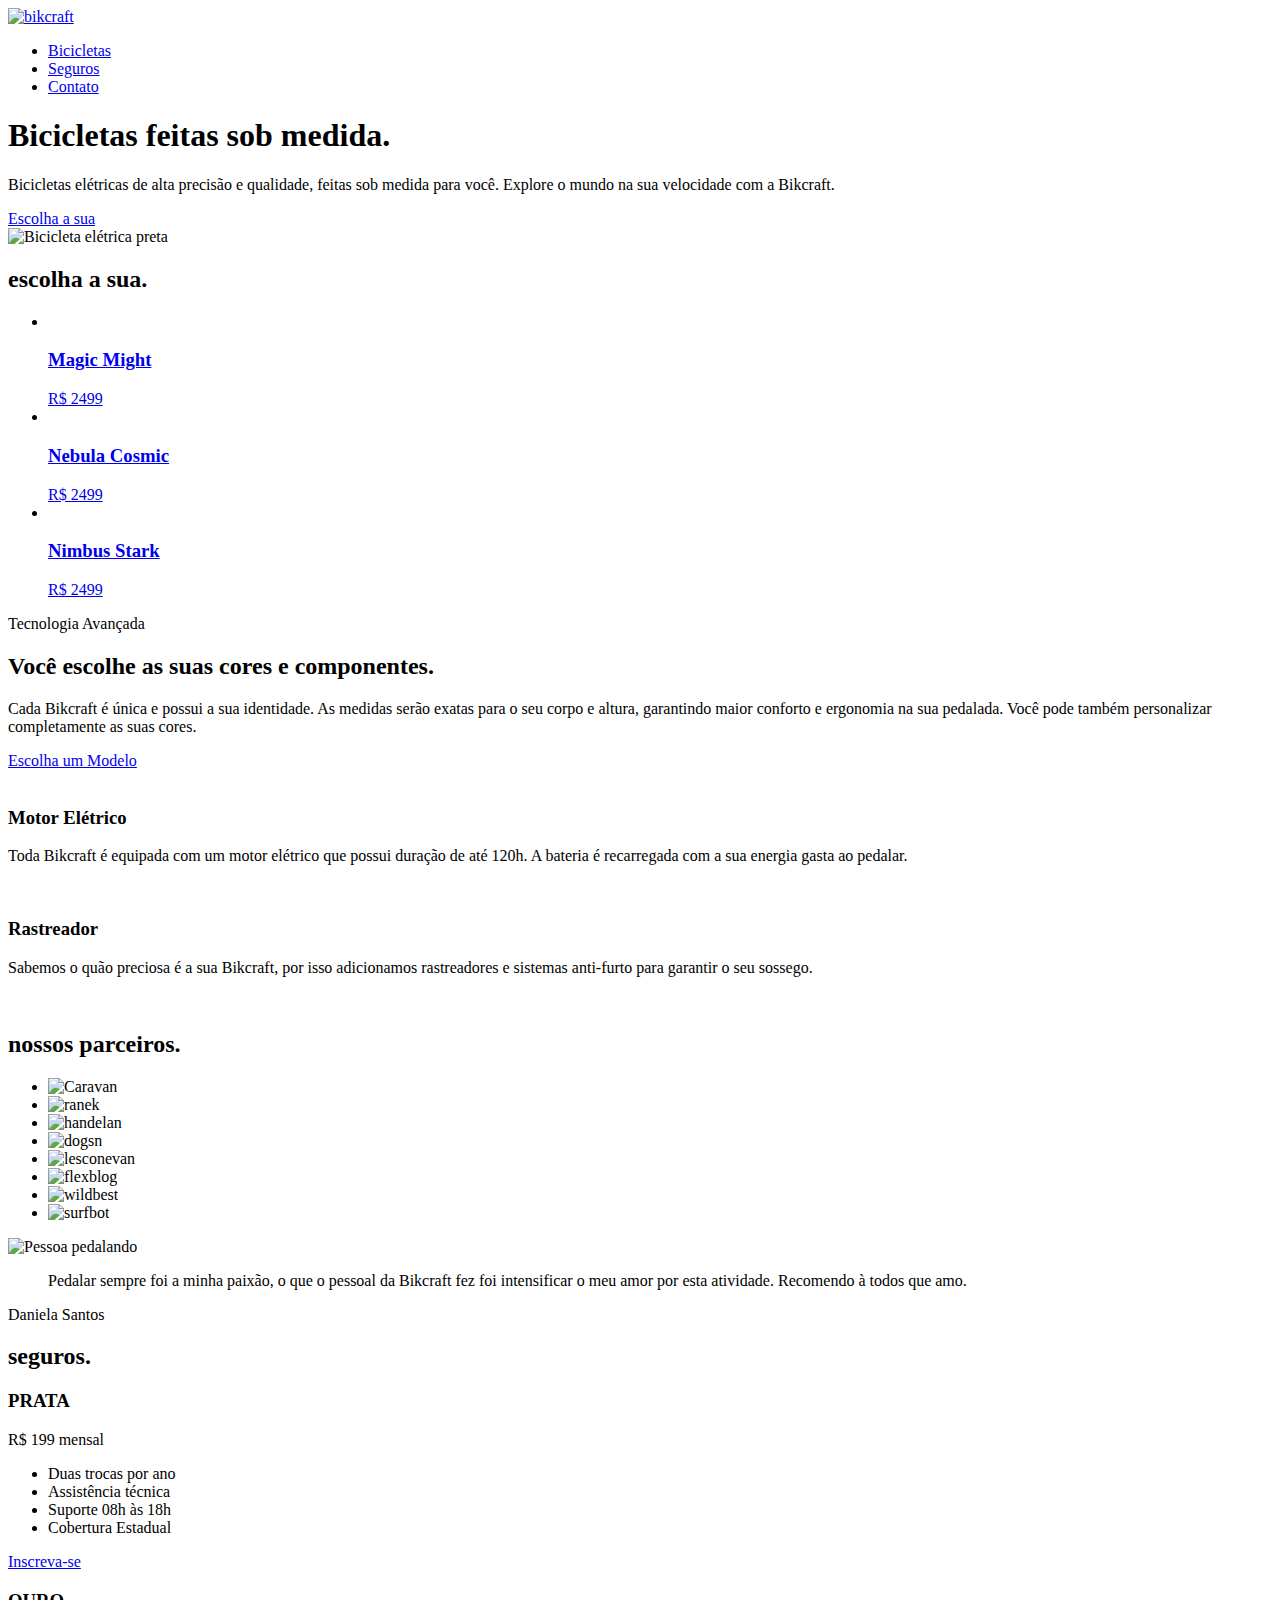
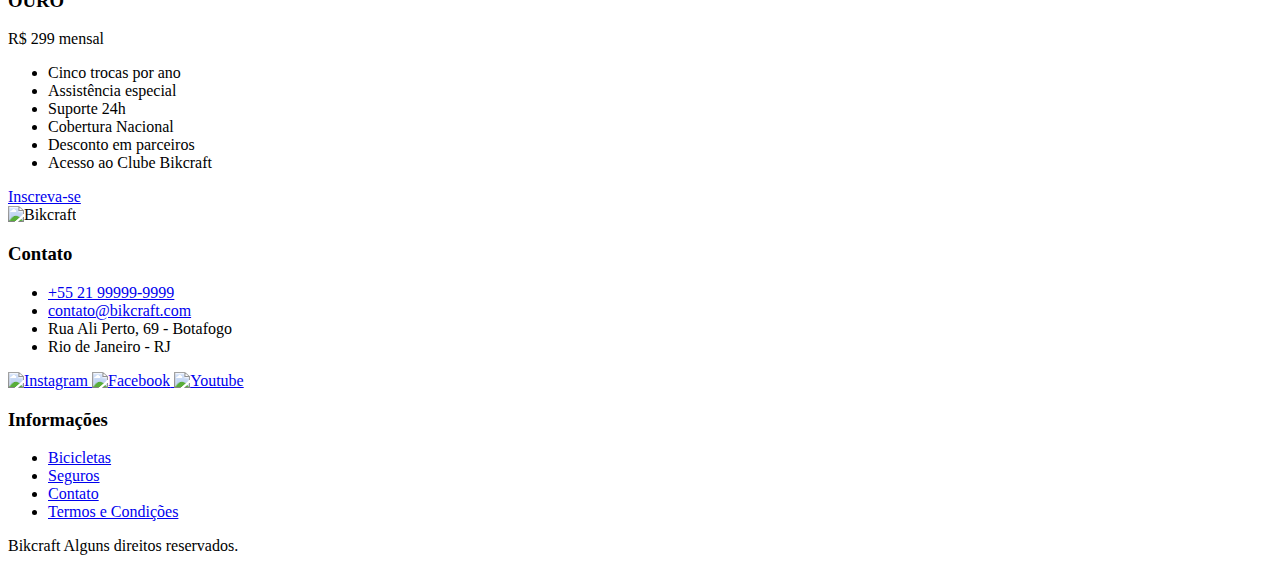
==== index.html @ 513c5635 "Add files via upload" ====
<!DOCTYPE html>
<html lang="pt-br">
<head>
    <meta charset="UTF-8">
    <meta name="viewport" content="width=device-width, initial-scale=1.0">
    <title>Bikcraft - Bicicletas Elétricas</title>
    <meta name="description" content="Bicicletas elétricas de alta precisão e qualidade,  feitas sob medida para o cliente. Explore o mundo na sua velocidade com a Bikcraft.">
    <link rel="preload" href="./css/style.css" as="style">
    <link rel="stylesheet" href="./css/style.css">
    <link rel="preconnect" href="https://fonts.googleapis.com">
    <link rel="preconnect" href="https://fonts.gstatic.com" crossorigin>
    <link href="https://fonts.googleapis.com/css2?family=Poppins:wght@400;600&family=Roboto:wght@400;500&display=swap" rel="stylesheet">    
    
</head>
<body>
    <header class="header-bg">
        <div class="header container">
            <a href="./index.html">
                <img src="./img/bikcraft.svg" alt="bikcraft">
            </a>
            
            <nav aria-label="primaria">
                <ul class="header-menu font-1-m cor-0">
                    <li><a href="./bicicletas.html">Bicicletas</a></li>
                    <li><a href="./seguros.html">Seguros</a></li>
                    <li><a href="./contato.html">Contato</a></li>
                </ul>
            </nav>
        </div>
    </header>

    <main class="introducao-bg">
        <div class="introducao container">
            <div class="introducao-conteudo">
                <h1 class="font-1-xxl cor-0">Bicicletas feitas sob medida<span class="detalhe">.</span></h1>
                <p class="font-2-l cor-5">Bicicletas elétricas de alta precisão e qualidade, feitas sob medida para você. Explore o mundo na sua velocidade com a Bikcraft.</p>
                <a class="botao" href="./bicicletas.html">Escolha a sua</a>
            </div>
            <picture>
                <source media="(max-width: 800px)" srcset="./img/bicicletas/nimbus.jpg">
                <img src="./img/fotos/introducao.jpg" alt="Bicicleta elétrica preta">
            </picture>
        </div>
    </main>

    <article class="bicicletas-lista">
        <h2 class="font-1-xxl container">escolha a sua<span class="detalhe">.</span></h2>

        <ul>
            <li>
                <a href="./bicicletas/magic.html">
                    <img src="./img/bicicletas/magic-home.jpg" alt="">
                    <h3 class="font-1-xl ">Magic Might</h3>
                    <span class="font-2-m cor-8">R$ 2499</span>
                </a>
            </li>
            <li>
                <a href="./bicicletas/nebula.html">
                    <img src="./img/bicicletas/nebula-home.jpg" alt="">
                    <h3 class="font-1-xl ">Nebula Cosmic</h3>
                    <span class="font-2-m cor-8">R$ 2499</span>
                </a>
            </li>
            <li>
                <a href="./bicicletas/nimbus.html">
                    <img src="./img/bicicletas/nimbus-home.jpg" alt="">
                    <h3 class="font-1-xl ">Nimbus Stark</h3>
                    <span class="font-2-m cor-8">R$ 2499</span>
                </a>
            </li>
        </ul>
    </article>

    <article class="tecnologia-bg">
        <div class="tecnologia container">
            <div class="tecnologia-conteudo">
                <span class="font-2-l-b cor-5">Tecnologia Avançada</span>
                <h2 class="font-1-xxl cor-0">Você escolhe as suas cores e componentes<span class="detalhe">.</span></h2>
                <p class="font-2-l cor-5">Cada Bikcraft é única e possui a sua identidade. As medidas serão exatas para o seu corpo e altura, garantindo maior conforto e ergonomia na sua pedalada. Você pode também personalizar completamente as suas cores.</p>
                <a class="link" href="./bicicletas.html"> Escolha um Modelo</a>

                <div class="tecnologia-vantagens">
                    <div class="">
                        <img src="./img/icones/eletrica.svg" alt="">
                        <h3 class="font-1-m cor-0">Motor Elétrico</h3>
                        <p class="font-2-s cor-5">Toda Bikcraft é equipada com um motor elétrico que possui duração de até 120h. A bateria é recarregada com a sua energia gasta ao pedalar.</p>
                    </div>
                    <div class="">
                        <img src="./img/icones/rastreador.svg" alt="">
                        <h3 class="font-1-m cor-0">Rastreador</h3>
                        <p class="font-2-s cor-5">Sabemos o quão preciosa é a sua Bikcraft, por isso adicionamos rastreadores e sistemas anti-furto para garantir o seu sossego.</p>
                    </div>
                </div>
            </div>

            <div class="tecnologia-imagem">
                <img src="./img/fotos/tecnologia.jpg" alt="">
            </div>
        </div>
    </article>

    <section class="parceiros" aria-label="Nossos Parceiros">
        <h2 class="font-1-xxl container">nossos parceiros<span class="detalhe">.</span></h2>

        <ul>
            <li><img src="./img/parceiros/caravan.svg" alt="Caravan"></li>
            <li><img src="./img/parceiros/ranek.svg" alt="ranek"></li>
            <li><img src="./img/parceiros/handel.svg" alt="handelan"></li>
            <li><img src="./img/parceiros/dogs.svg" alt="dogsn"></li>
            <li><img src="./img/parceiros/lescone.svg" alt="lesconevan"></li>
            <li><img src="./img/parceiros/flexblog.svg" alt="flexblog"></li>
            <li><img src="./img/parceiros/wildbeast.svg" alt="wildbest"></li>
            <li><img src="./img/parceiros/surfbot.svg" alt="surfbot"></li>
        </ul>

    </section>

    <section class="depoimento" aria-label="depoimento">
        <div class="">
            <img src="./img/fotos/depoimento.jpg" alt="Pessoa pedalando ">
        </div>
        <div class="depoimento-conteudo">
            <blockquote class="font-1-xl cor-p5">
                <p>Pedalar sempre foi a minha paixão, o que o pessoal da Bikcraft fez foi intensificar o meu amor por esta atividade. Recomendo à todos que amo.</p>
            </blockquote>
            <span class="font-1-m-b cor-p">Daniela Santos</span>
        </div>
    </section>

    <article class="seguros-bg">
        <div class="seguros container">
            <h2 class="font-1-xxl cor-0">seguros<span class="detalhe">.</span></h2>
            <div class="seguros-item">
                <h3 class="font-1-xl cor-6">PRATA</h3>
                <span class="font-1-xl cor-0">R$ 199 <span class="font-1-xs cor-6">mensal</span></span>
                <ul class="font-1-m cor-0"> 
                    <li>Duas trocas por ano</li>
                    <li>Assistência técnica</li>
                    <li>Suporte 08h às 18h</li>
                    <li>Cobertura Estadual</li>
                </ul>
                <a class="botao secundario" href="./orcamento.html">Inscreva-se</a>
            </div>

            <div class="seguros-item">
                <h3 class="font-1-xl cor-p1">OURO</h3>
                <span class="font-1-xl cor-0">R$ 299 <span class="font-1-xs cor-6">mensal</span></span>
                <ul class="font-1-m cor-0"> 
                    <li>Cinco trocas por ano</li>
                    <li>Assistência especial</li>
                    <li>Suporte 24h</li>
                    <li>Cobertura Nacional</li>
                    <li>Desconto em parceiros</li>
                    <li>Acesso ao Clube Bikcraft</li>
                </ul>
                <a class="botao" href="./orcamento.html">Inscreva-se</a>
            </div>

        </div>
    </article>

    <footer class="footer-bg">
        <div class="footer container">
            <img src="./img/bikcraft.svg" alt="Bikcraft">
            <div class="footer-contato">
                <h3 class="font-2-l-b cor-0">Contato</h3>
                <ul class="font-2-m cor-5">
                    <li><a href="tel:+5521999999999">+55 21 99999-9999</a></li>
                    <li><a href="mailto:contato@bikcraft.com">contato@bikcraft.com</a></li>
                    <li>Rua Ali Perto, 69 - Botafogo</li>
                    <li>Rio de Janeiro - RJ</li>
                </ul>
                <div class="footer-redes">
                    <a href="./">
                        <img src="./img/redes/instagram.svg" alt="Instagram">
                    </a>
                    <a href="./">
                        <img src="./img/redes/facebook.svg" alt="Facebook">
                    </a>
                    <a href="./">
                        <img src="./img/redes/youtube.svg" alt="Youtube">
                    </a>

                </div>
            </div>
            <div class="footer-informacoes">
                <h3 class="font-2-l-b cor-0">Informações</h3>
                <nav>
                    <ul class="font-1-m cor-5">                 
                        <li><a href="./bicicletas.html">Bicicletas</a></li>
                        <li><a href="./seguros.html">Seguros</a></li>
                        <li><a href="./contato.html">Contato</a></li>
                        <li><a href="./termos.html">Termos e Condições</a></li>
                    </ul>
                </nav>
            </div>
            <p class="footer-copy font-2-m cor-6">Bikcraft Alguns direitos reservados.</p>
        </div>
    </footer>
</body>
</html>
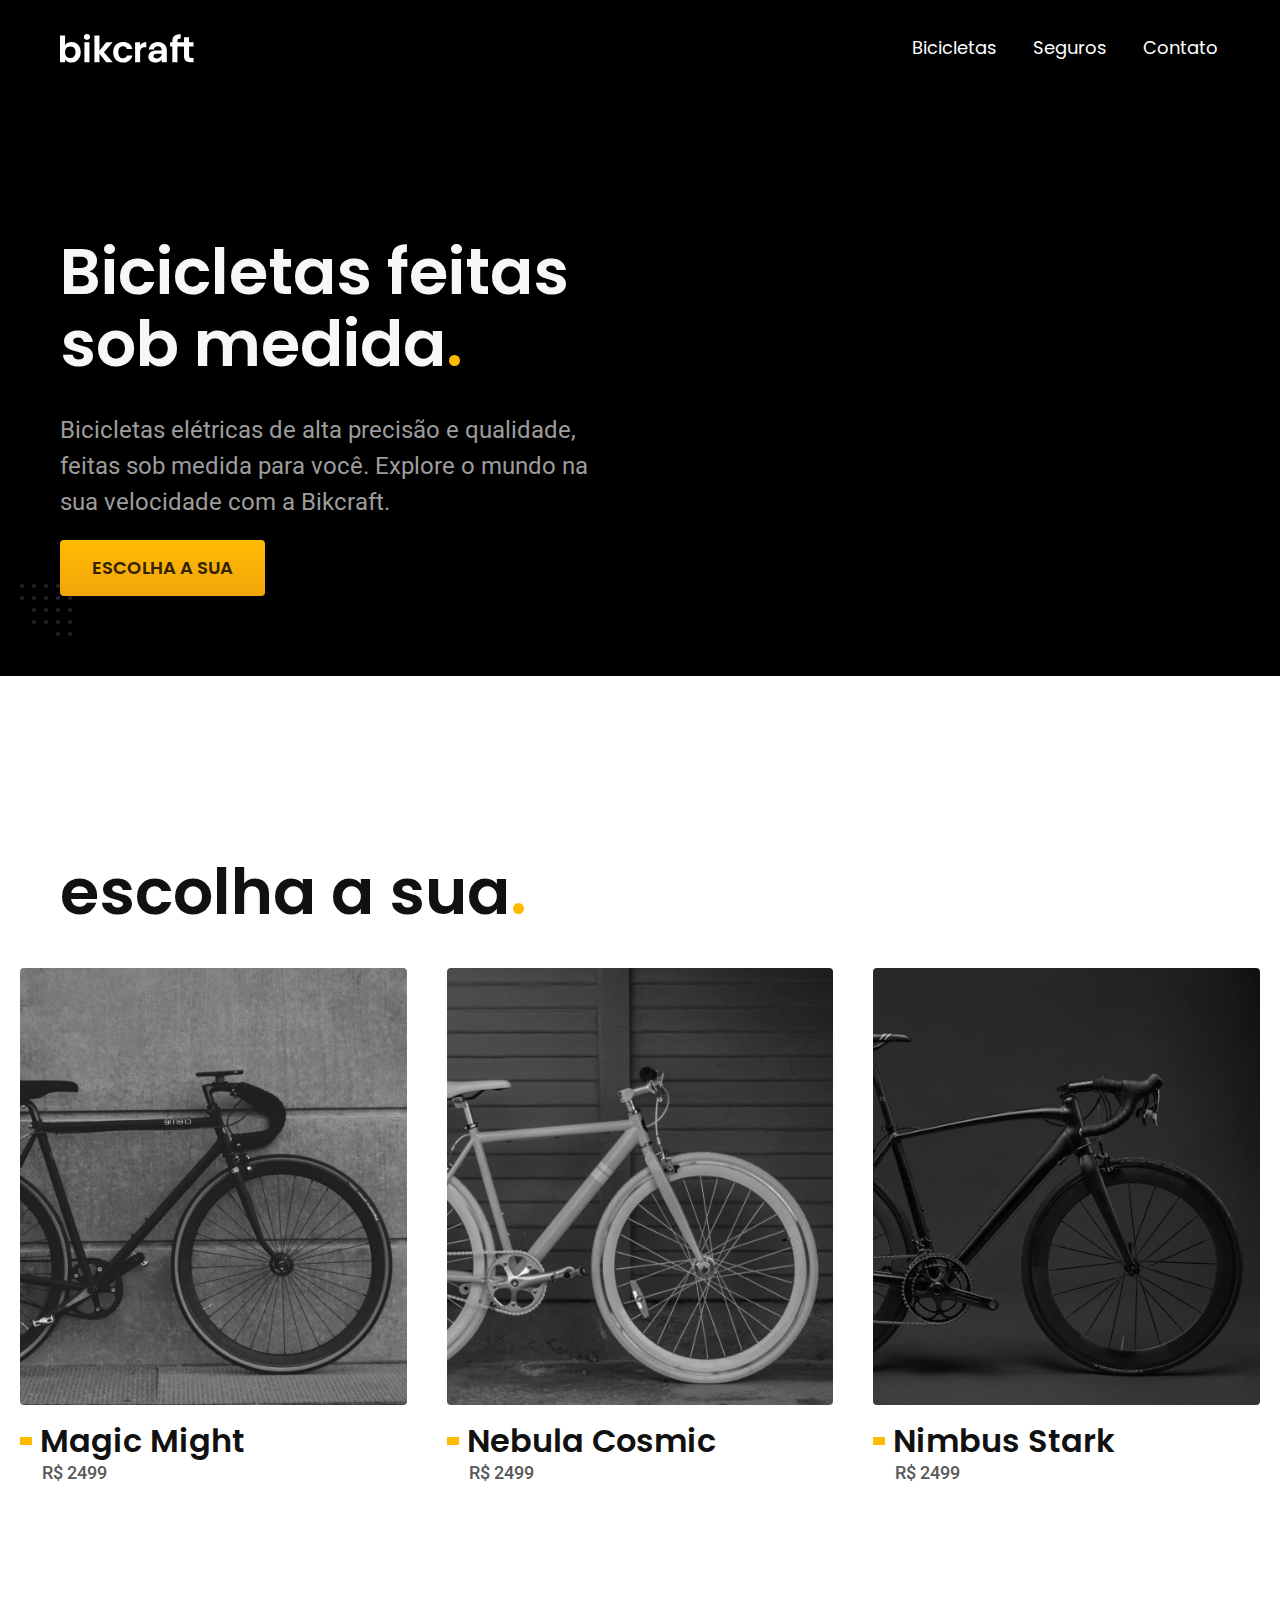
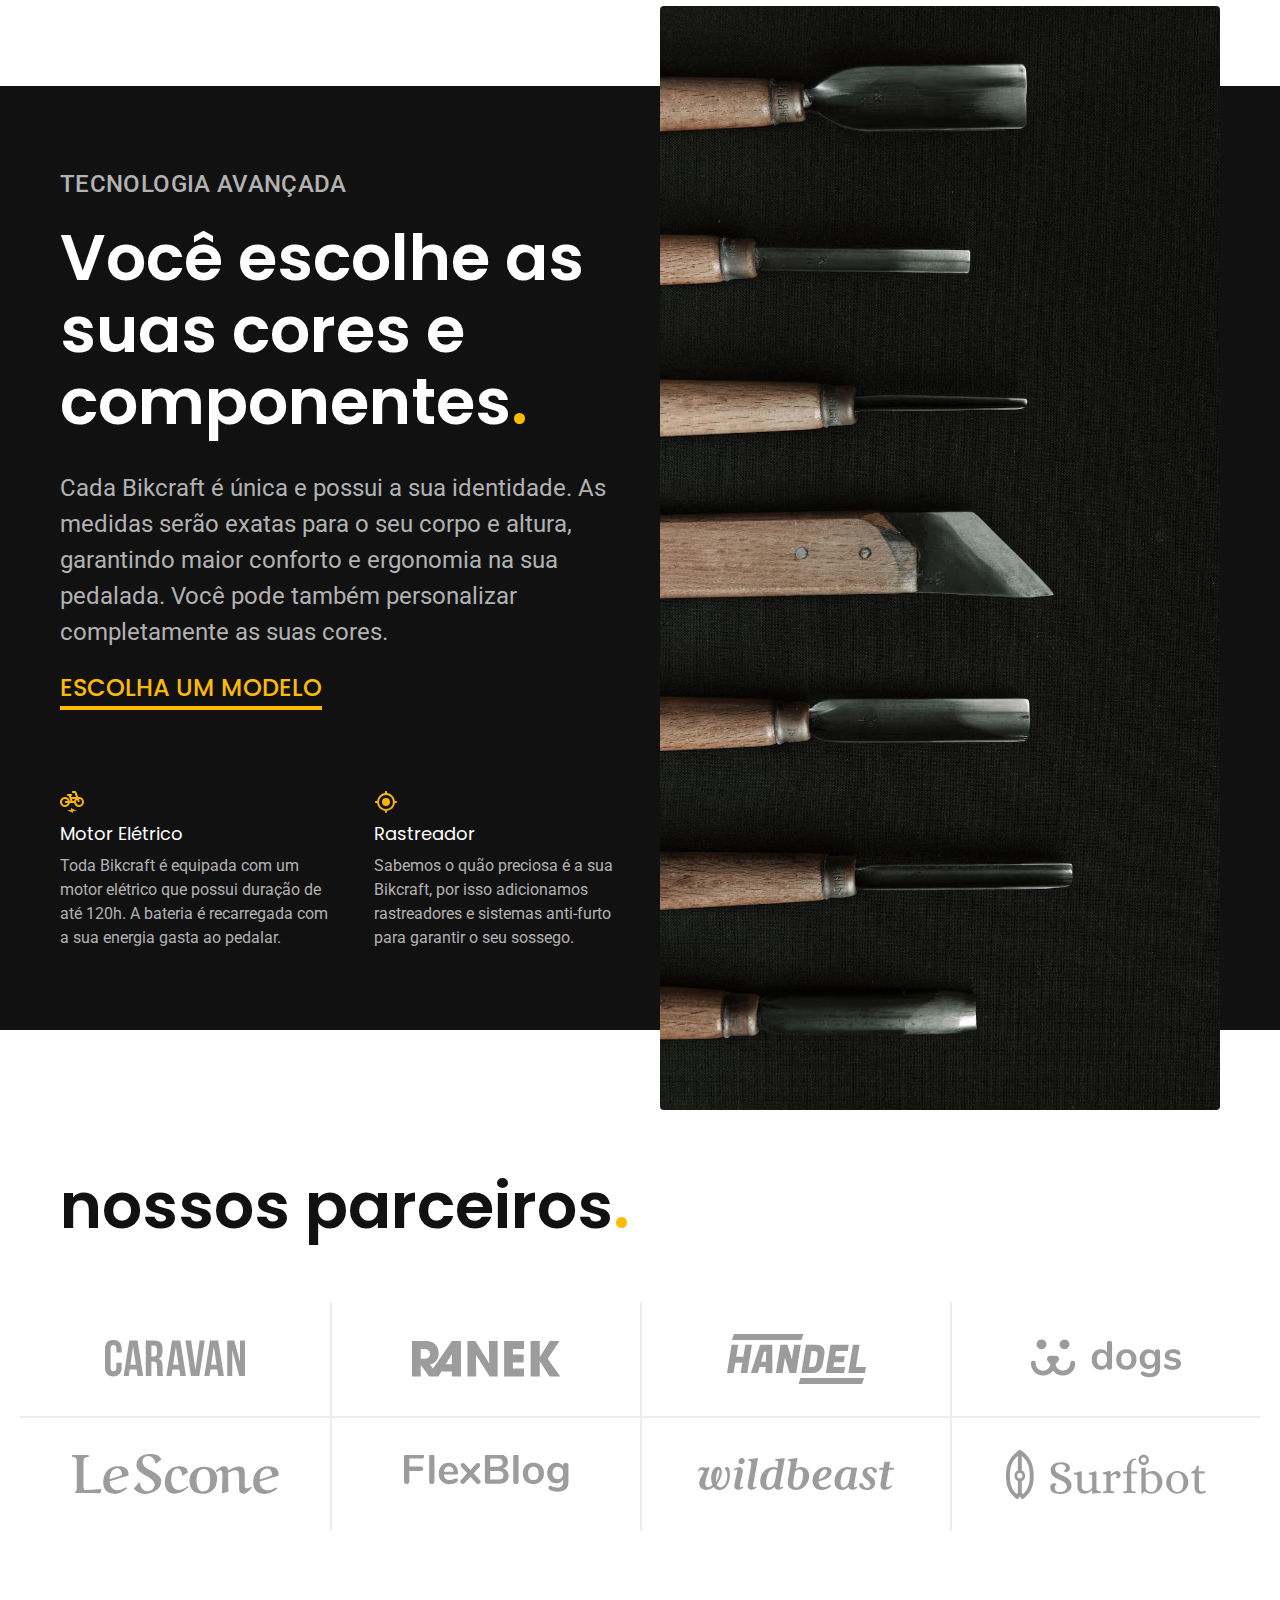
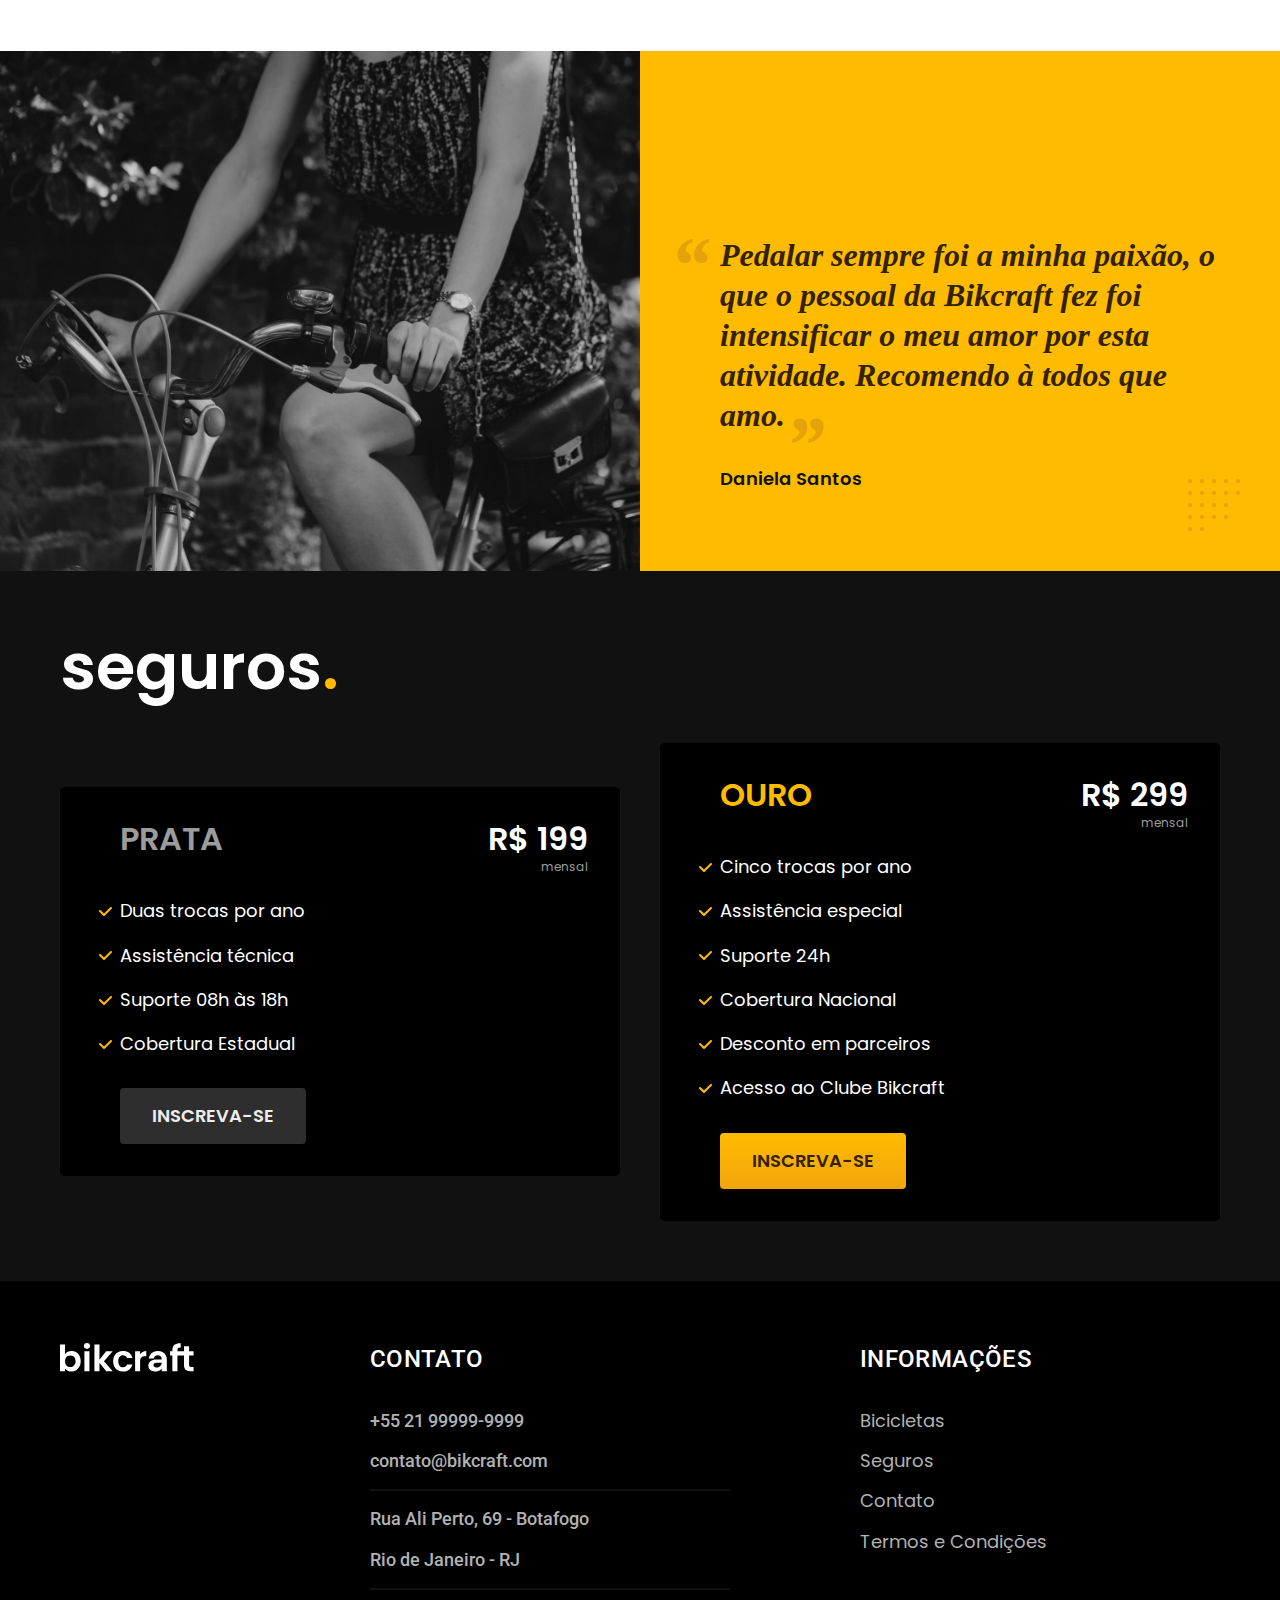
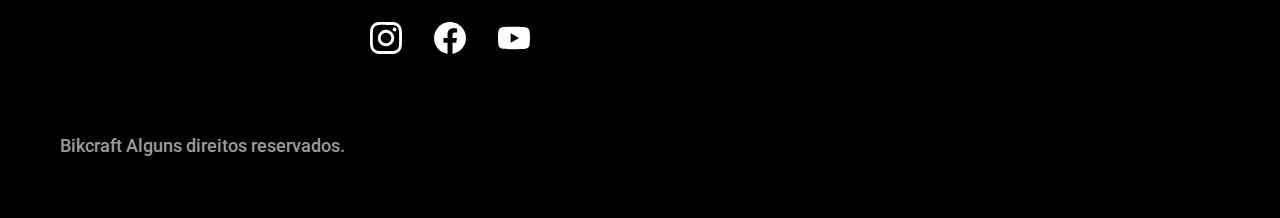
==== commit b0ecfad5: "l" ====
--- a/index.html
+++ b/index.html
@@ -5,6 +5,7 @@
     <meta name="viewport" content="width=device-width, initial-scale=1.0">
     <title>Bikcraft - Bicicletas Elétricas</title>
     <meta name="description" content="Bicicletas elétricas de alta precisão e qualidade,  feitas sob medida para o cliente. Explore o mundo na sua velocidade com a Bikcraft.">
+    <link rel="icon" href="./img/bikcraft.svg" type="image/x-icon">
     <link rel="preload" href="./css/style.css" as="style">
     <link rel="stylesheet" href="./css/style.css">
     <link rel="preconnect" href="https://fonts.googleapis.com">
@@ -32,11 +33,11 @@
     <main class="introducao-bg">
         <div class="introducao container">
             <div class="introducao-conteudo">
-                <h1 class="font-1-xxl cor-0">Bicicletas feitas sob medida<span class="detalhe">.</span></h1>
-                <p class="font-2-l cor-5">Bicicletas elétricas de alta precisão e qualidade, feitas sob medida para você. Explore o mundo na sua velocidade com a Bikcraft.</p>
-                <a class="botao" href="./bicicletas.html">Escolha a sua</a>
-            </div>
-            <picture>
+                <h1 class="font-1-xxl cor-0 fadeInDown" data-anime="200">Bicicletas feitas sob medida<span class="detalhe">.</span></h1>
+                <p class="font-2-l cor-5 fadeInDown" data-anime="400">Bicicletas elétricas de alta precisão e qualidade, feitas sob medida para você. Explore o mundo na sua velocidade com a Bikcraft.</p>
+                <a class="botao fadeInDown" data-anime="600" href="./bicicletas.html">Escolha a sua</a>
+            </div>
+            <picture class="fadeInRight" data-anime="800">
                 <source media="(max-width: 800px)" srcset="./img/bicicletas/nimbus.jpg">
                 <img src="./img/fotos/introducao.jpg" alt="Bicicleta elétrica preta">
             </picture>
@@ -197,5 +198,8 @@
             <p class="footer-copy font-2-m cor-6">Bikcraft Alguns direitos reservados.</p>
         </div>
     </footer>
+
+    <script src="./js/plugin/simple-anime.js"></script>
+    <script src="./js/script.js"></script>
 </body>
 </html>--- a/css/style.css
+++ b/css/style.css
@@ -0,0 +1,44 @@
+@import "./global/global.css";
+@import "./utilidades/tipografia.css";
+@import "./utilidades/cores.css";
+@import "./utilidades/componentes.css";
+@import "./utilidades/animacao.css";
+
+
+@import "./global/header.css";
+@import "./global/footer.css";
+
+
+/*  Utilidades */
+@import "./utilidades/formulario.css";
+
+
+/*  Home  */
+@import "./home/introducao.css";
+@import "./home/tecnologia.css";
+@import "./home/parceiros.css";
+@import "./home/depoimento.css";
+
+
+/*  Bicicletas  */
+@import "./bicicletas/bicicletas-lista.css";
+@import "./bicicletas/bicicletas.css";
+
+/*  Bicicleta */
+@import "./bicicleta/bicicleta.css";
+@import "./bicicleta/seguro.css";
+
+/*  Seguros  */
+@import "./seguros/seguros.css";
+@import "./seguros/vantagens.css";
+@import "./seguros/perguntas.css";
+
+/*  Contato  */
+@import "./contato/contato.css";
+@import "./contato/lojas.css";
+
+/*  Orçamento  */
+@import "./orcamento/orcamento.css";
+
+/*  Termos  */
+@import "./termos/termos.css";--- a/css/style.css
+++ b/css/style.css
@@ -0,0 +1,44 @@
+@import "./global/global.css";
+@import "./utilidades/tipografia.css";
+@import "./utilidades/cores.css";
+@import "./utilidades/componentes.css";
+@import "./utilidades/animacao.css";
+
+
+@import "./global/header.css";
+@import "./global/footer.css";
+
+
+/*  Utilidades */
+@import "./utilidades/formulario.css";
+
+
+/*  Home  */
+@import "./home/introducao.css";
+@import "./home/tecnologia.css";
+@import "./home/parceiros.css";
+@import "./home/depoimento.css";
+
+
+/*  Bicicletas  */
+@import "./bicicletas/bicicletas-lista.css";
+@import "./bicicletas/bicicletas.css";
+
+/*  Bicicleta */
+@import "./bicicleta/bicicleta.css";
+@import "./bicicleta/seguro.css";
+
+/*  Seguros  */
+@import "./seguros/seguros.css";
+@import "./seguros/vantagens.css";
+@import "./seguros/perguntas.css";
+
+/*  Contato  */
+@import "./contato/contato.css";
+@import "./contato/lojas.css";
+
+/*  Orçamento  */
+@import "./orcamento/orcamento.css";
+
+/*  Termos  */
+@import "./termos/termos.css";